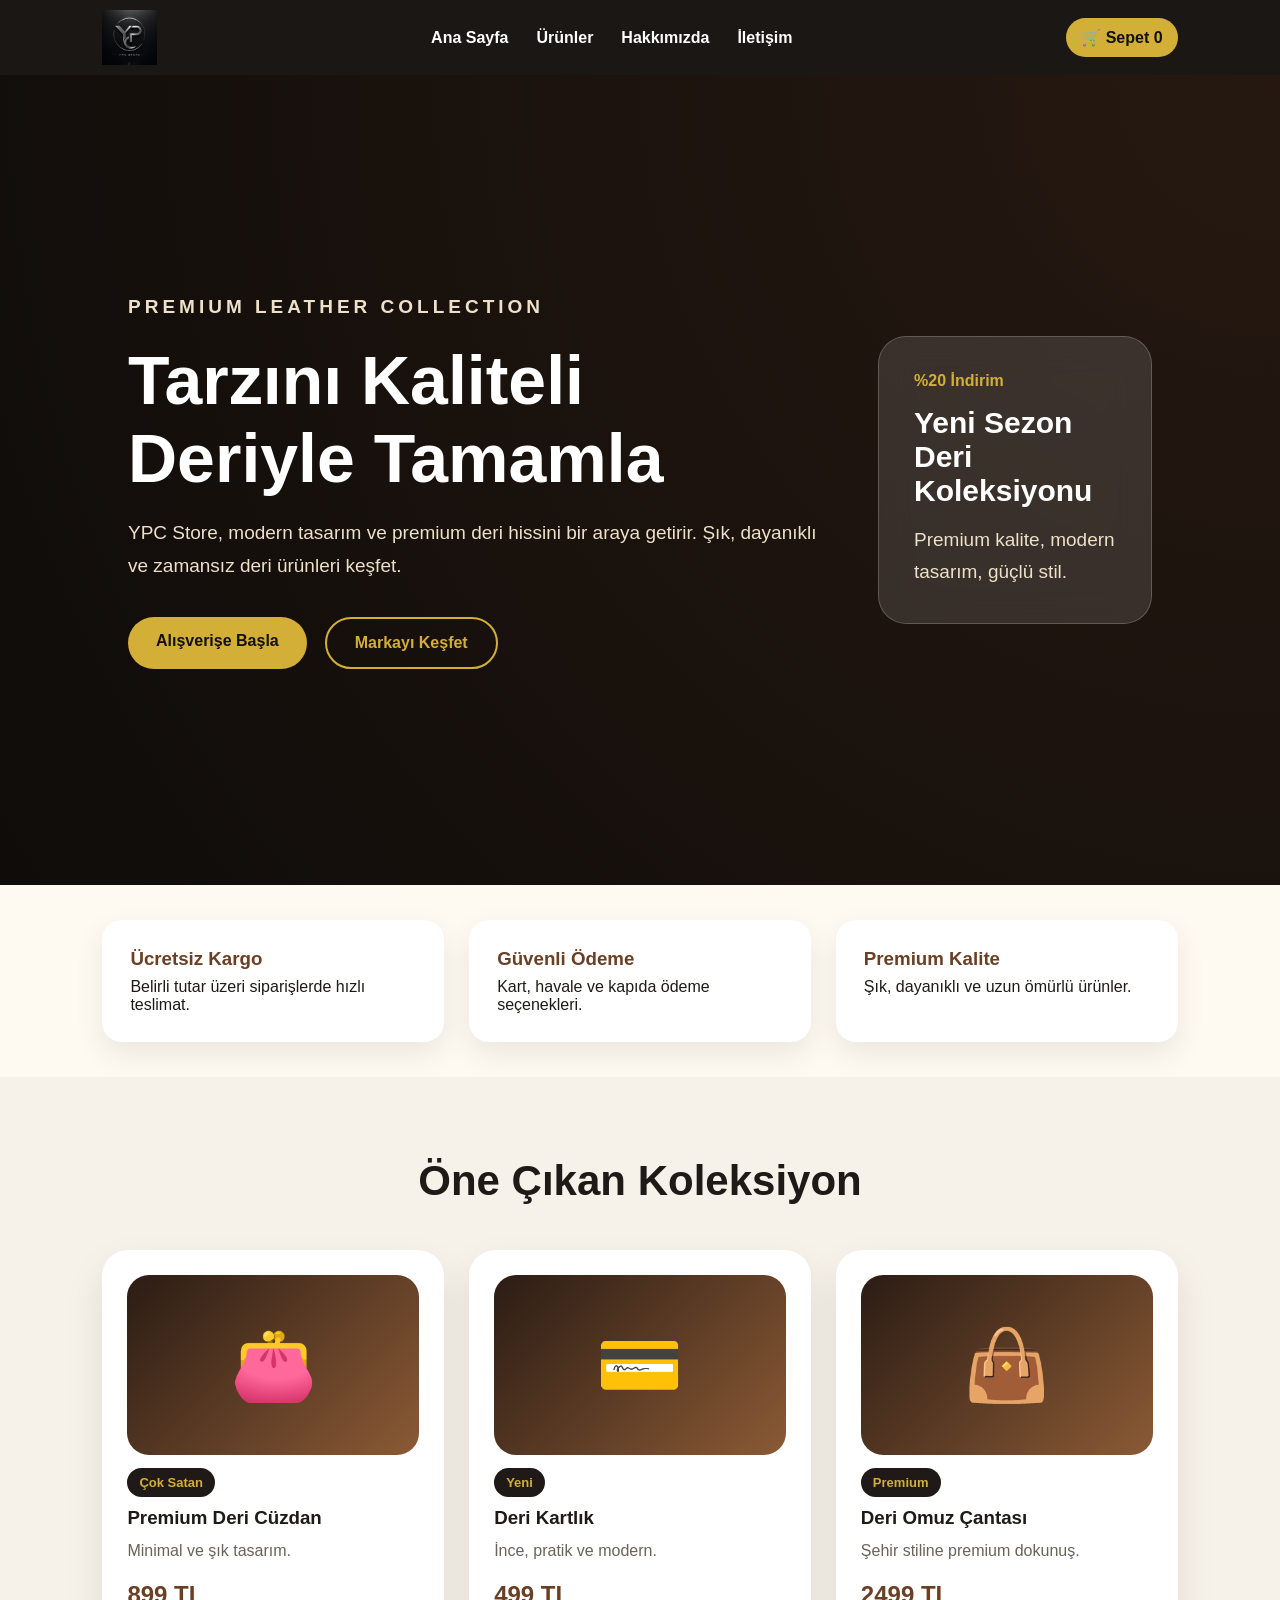
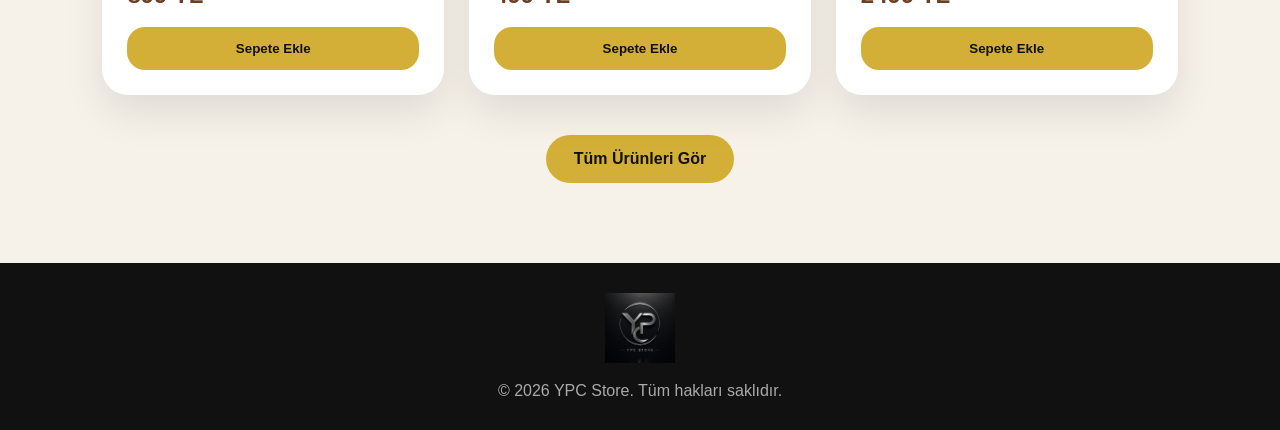
==== index.html @ 559c8d1a "first commit" ====
<!DOCTYPE html>
<html lang="tr">
<head>
  <meta charset="UTF-8" />
  <meta name="viewport" content="width=device-width, initial-scale=1.0" />
  <title>YPC Store | Ana Sayfa</title>
  <link rel="icon" href="images/logo.png">
  <link rel="stylesheet" href="style.css" />
</head>
<body>

  <nav class="navbar">
    <a href="index.html" class="logo">
  <img src="images/logo.png" alt="YPC Store Logo">
</a>

    <ul class="menu">
      <li><a href="index.html">Ana Sayfa</a></li>
      <li><a href="products.html">Ürünler</a></li>
      <li><a href="about.html">Hakkımızda</a></li>
      <li><a href="contact.html">İletişim</a></li>
    </ul>

    <a href="cart.html" class="cart-btn">🛒 Sepet <span id="cartCount">0</span></a>
  </nav>

  <section class="hero">
    <div class="hero-text">
      <p class="small-title">PREMIUM LEATHER COLLECTION</p>
      <h1>Tarzını Kaliteli Deriyle Tamamla</h1>
      <p>
        YPC Store, modern tasarım ve premium deri hissini bir araya getirir.
        Şık, dayanıklı ve zamansız deri ürünleri keşfet.
      </p>

      <div class="hero-buttons">
        <a href="products.html" class="primary-btn">Alışverişe Başla</a>
        <a href="about.html" class="secondary-btn">Markayı Keşfet</a>
      </div>
    </div>

    <div class="hero-card">
      <span>%20 İndirim</span>
      <h3>Yeni Sezon Deri Koleksiyonu</h3>
      <p>Premium kalite, modern tasarım, güçlü stil.</p>
    </div>
  </section>

  <section class="features">
    <div>
      <h3>Ücretsiz Kargo</h3>
      <p>Belirli tutar üzeri siparişlerde hızlı teslimat.</p>
    </div>

    <div>
      <h3>Güvenli Ödeme</h3>
      <p>Kart, havale ve kapıda ödeme seçenekleri.</p>
    </div>

    <div>
      <h3>Premium Kalite</h3>
      <p>Şık, dayanıklı ve uzun ömürlü ürünler.</p>
    </div>
  </section>

  <section class="section">
    <h2>Öne Çıkan Koleksiyon</h2>

    <div class="products">
      <div class="product-card">
        <div class="product-image">👛</div>
        <span class="badge">Çok Satan</span>
        <h3>Premium Deri Cüzdan</h3>
        <p>Minimal ve şık tasarım.</p>
        <h4>899 TL</h4>
        <button onclick="addToCart('Premium Deri Cüzdan', 899)">Sepete Ekle</button>
      </div>

      <div class="product-card">
        <div class="product-image">💳</div>
        <span class="badge">Yeni</span>
        <h3>Deri Kartlık</h3>
        <p>İnce, pratik ve modern.</p>
        <h4>499 TL</h4>
        <button onclick="addToCart('Deri Kartlık', 499)">Sepete Ekle</button>
      </div>

      <div class="product-card">
        <div class="product-image">👜</div>
        <span class="badge">Premium</span>
        <h3>Deri Omuz Çantası</h3>
        <p>Şehir stiline premium dokunuş.</p>
        <h4>2499 TL</h4>
        <button onclick="addToCart('Deri Omuz Çantası', 2499)">Sepete Ekle</button>
      </div>
    </div>

    <div class="center">
      <a href="products.html" class="primary-btn">Tüm Ürünleri Gör</a>
    </div>
  </section>

  <footer>
  <img src="images/logo.png" class="footer-logo" alt="YPC Store Logo">

  <p>© 2026 YPC Store. Tüm hakları saklıdır.</p>
</footer>

  <script src="script.js"></script>
</body>
</html>
---- style.css ----
* {
  margin: 0;
  padding: 0;
  box-sizing: border-box;
}

html {
  scroll-behavior: smooth;
}

body {
  font-family: Arial, sans-serif;
  background: #f6f1e9;
  color: #1f1a17;
}

.navbar {
  height: 75px;
  padding: 0 8%;
  background: rgba(20, 16, 13, 0.97);
  color: white;
  display: flex;
  align-items: center;
  justify-content: space-between;
  position: sticky;
  top: 0;
  z-index: 100;
}

.logo {
  display: flex;
  align-items: center;
  text-decoration: none;
}

.logo img {
  height: 55px;
  object-fit: contain;
}

.menu {
  display: flex;
  gap: 28px;
  list-style: none;
}

.menu a {
  color: white;
  text-decoration: none;
  font-weight: bold;
}

.menu a:hover {
  color: #d4af37;
}

.cart-btn {
  background: #d4af37;
  color: #111;
  border: none;
  padding: 10px 15px;
  border-radius: 30px;
  font-weight: bold;
  cursor: pointer;
  text-decoration: none;
}

.hero {
  min-height: 90vh;
  padding: 90px 10%;
  display: flex;
  align-items: center;
  justify-content: space-between;
  gap: 50px;
  background:
    linear-gradient(rgba(15, 12, 10, 0.75), rgba(15, 12, 10, 0.75)),
    radial-gradient(circle at top right, #6b3f24, #0f0c0a);
  color: white;
}

.hero-text {
  max-width: 700px;
}

.small-title {
  color: #d4af37;
  letter-spacing: 4px;
  font-weight: bold;
  margin-bottom: 18px;
}

.hero h1 {
  font-size: 68px;
  margin-bottom: 20px;
}

.hero p {
  font-size: 19px;
  line-height: 1.7;
  color: #eee0c9;
}

.hero-buttons {
  display: flex;
  gap: 18px;
  margin-top: 35px;
}

.primary-btn,
.secondary-btn {
  display: inline-block;
  padding: 15px 28px;
  border-radius: 40px;
  text-decoration: none;
  font-weight: bold;
  transition: 0.3s;
}

.primary-btn {
  background: #d4af37;
  color: #111;
}

.secondary-btn {
  border: 2px solid #d4af37;
  color: #d4af37;
}

.primary-btn:hover,
.secondary-btn:hover {
  transform: translateY(-4px);
}

.hero-card {
  width: 320px;
  padding: 35px;
  border-radius: 28px;
  background: rgba(255,255,255,0.12);
  backdrop-filter: blur(18px);
  border: 1px solid rgba(255,255,255,0.2);
}

.hero-card span {
  color: #d4af37;
  font-weight: bold;
}

.hero-card h3 {
  font-size: 30px;
  margin: 16px 0;
}

.features {
  display: grid;
  grid-template-columns: repeat(3, 1fr);
  padding: 35px 8%;
  gap: 25px;
  background: #fffaf1;
}

.features div {
  background: white;
  padding: 28px;
  border-radius: 20px;
  box-shadow: 0 12px 30px rgba(0,0,0,0.08);
}

.features h3 {
  color: #6b3f24;
  margin-bottom: 8px;
}

.section {
  padding: 80px 8%;
}

.section h2 {
  text-align: center;
  font-size: 42px;
  margin-bottom: 45px;
}

.page-header {
  padding: 90px 8%;
  text-align: center;
  color: white;
  background:
    linear-gradient(rgba(15, 12, 10, 0.78), rgba(15, 12, 10, 0.78)),
    radial-gradient(circle at top right, #6b3f24, #0f0c0a);
}

.page-header h1 {
  font-size: 56px;
  margin-bottom: 15px;
}

.page-header p {
  color: #eee0c9;
  font-size: 18px;
}

.products {
  display: grid;
  grid-template-columns: repeat(3, 1fr);
  gap: 25px;
}

.product-card {
  background: white;
  padding: 25px;
  border-radius: 26px;
  box-shadow: 0 18px 40px rgba(0,0,0,0.09);
  position: relative;
  transition: 0.3s;
}

.product-card:hover {
  transform: translateY(-10px);
}

.product-image {
  height: 180px;
  border-radius: 22px;
  background: linear-gradient(135deg, #2b1c14, #8b5a35);
  color: #d4af37;
  font-size: 70px;
  display: flex;
  align-items: center;
  justify-content: center;
  margin-bottom: 18px;
}

.badge {
  background: #1f1a17;
  color: #d4af37;
  padding: 7px 12px;
  border-radius: 18px;
  font-size: 13px;
  font-weight: bold;
}

.product-card h3 {
  margin: 16px 0 10px;
}

.product-card p {
  color: #6b6258;
  line-height: 1.5;
}

.product-card h4 {
  font-size: 24px;
  margin: 18px 0;
  color: #6b3f24;
}

.product-card button {
  width: 100%;
  padding: 14px;
  border: none;
  border-radius: 18px;
  background: #d4af37;
  color: #111;
  font-weight: bold;
  cursor: pointer;
}

.center {
  text-align: center;
  margin-top: 40px;
}

.about-box {
  max-width: 900px;
  margin: auto;
  background: white;
  padding: 45px;
  border-radius: 26px;
  box-shadow: 0 18px 40px rgba(0,0,0,0.09);
}

.about-box h2 {
  text-align: left;
  margin-bottom: 20px;
}

.about-box p {
  font-size: 18px;
  line-height: 1.8;
  color: #6b6258;
}

.about-grid {
  margin-top: 35px;
  display: grid;
  grid-template-columns: repeat(3, 1fr);
  gap: 25px;
}

.about-grid div {
  background: white;
  padding: 28px;
  border-radius: 20px;
  box-shadow: 0 12px 30px rgba(0,0,0,0.08);
}

.about-grid h3 {
  color: #6b3f24;
  margin-bottom: 10px;
}

.contact form {
  max-width: 650px;
  margin: auto;
  display: flex;
  flex-direction: column;
  gap: 18px;
}

.contact input,
.contact textarea,
.checkout-box input,
.checkout-box select {
  padding: 16px;
  border: none;
  border-radius: 15px;
  outline: none;
  font-size: 16px;
  box-shadow: 0 10px 25px rgba(0,0,0,0.08);
}

.contact textarea {
  height: 140px;
  resize: none;
}

.contact button,
.checkout-box button,
.total-box button {
  padding: 16px;
  border: none;
  border-radius: 15px;
  background: #1f1a17;
  color: #d4af37;
  font-weight: bold;
  cursor: pointer;
}

.contact-info {
  max-width: 900px;
  margin: 40px auto 0;
  display: grid;
  grid-template-columns: repeat(3, 1fr);
  gap: 25px;
}

.contact-info div {
  background: white;
  padding: 25px;
  border-radius: 20px;
  text-align: center;
  box-shadow: 0 12px 30px rgba(0,0,0,0.08);
}

.cart-page {
  display: grid;
  grid-template-columns: 1fr 420px;
  gap: 35px;
  align-items: start;
}

.cart-list,
.checkout-box {
  background: white;
  padding: 30px;
  border-radius: 26px;
  box-shadow: 0 18px 40px rgba(0,0,0,0.09);
}

.checkout-box {
  display: flex;
  flex-direction: column;
  gap: 15px;
}

.cart-list h2,
.checkout-box h2 {
  text-align: left;
  margin-bottom: 25px;
}

.cart-item {
  padding: 18px 0;
  border-bottom: 1px solid #eee;
  display: flex;
  justify-content: space-between;
  gap: 15px;
}

.cart-item h4 {
  margin-bottom: 6px;
}

.cart-item button {
  padding: 8px 12px;
  border: none;
  border-radius: 12px;
  background: #1f1a17;
  color: #d4af37;
  cursor: pointer;
}

.total-box {
  margin-top: 30px;
  display: flex;
  justify-content: space-between;
  gap: 20px;
  align-items: center;
}

.demo-note {
  font-size: 13px;
  color: #6b6258;
  line-height: 1.5;
}

footer {
  background: #111;
  color: #aaa;
  text-align: center;
  padding: 30px;
}

@media (max-width: 950px) {
  .hero {
    flex-direction: column;
    text-align: center;
  }

  .hero h1,
  .page-header h1 {
    font-size: 42px;
  }

  .hero-buttons {
    justify-content: center;
    flex-wrap: wrap;
  }

  .features,
  .products,
  .about-grid,
  .contact-info,
  .cart-page {
    grid-template-columns: 1fr;
  }

  .menu {
    display: none;
  }

  .cart-page {
    display: block;
  }

  .checkout-box {
    margin-top: 30px;
  }
}

.footer-logo {
  height: 70px;
  margin-bottom: 15px;
}
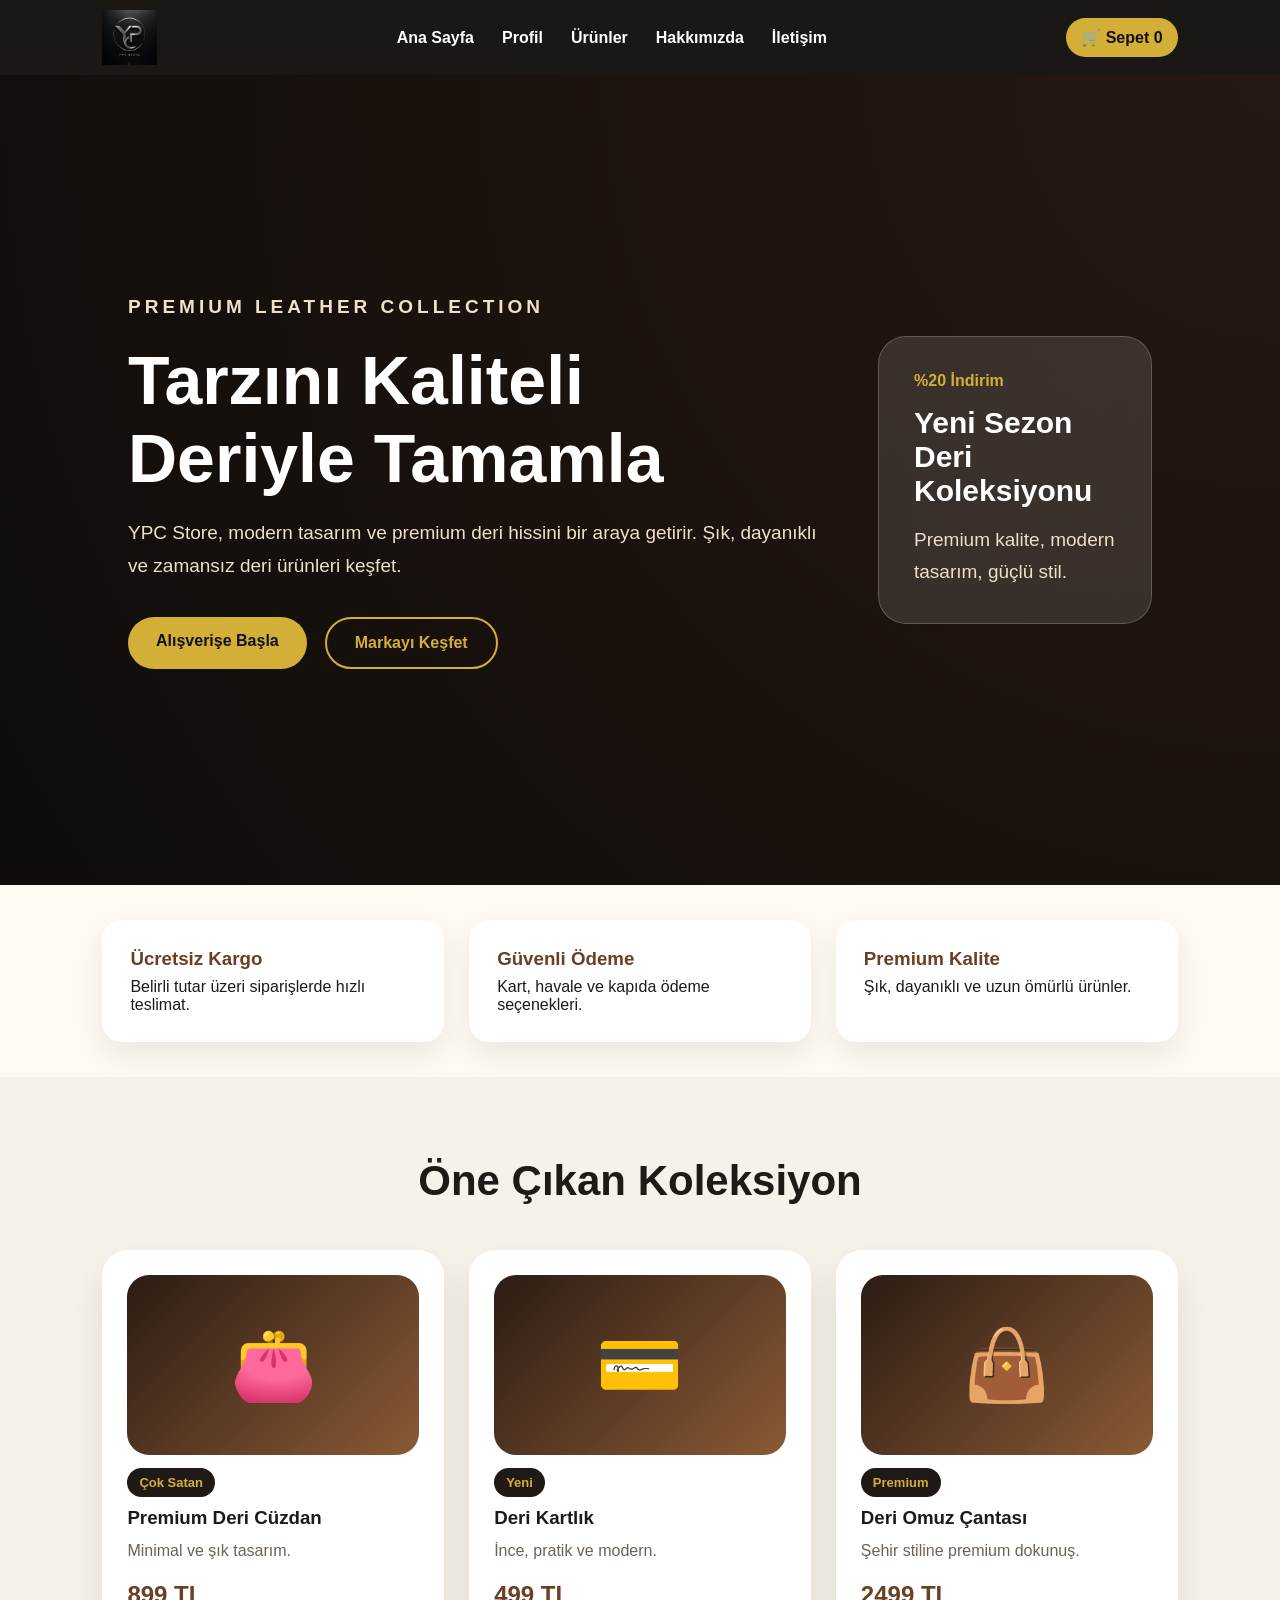
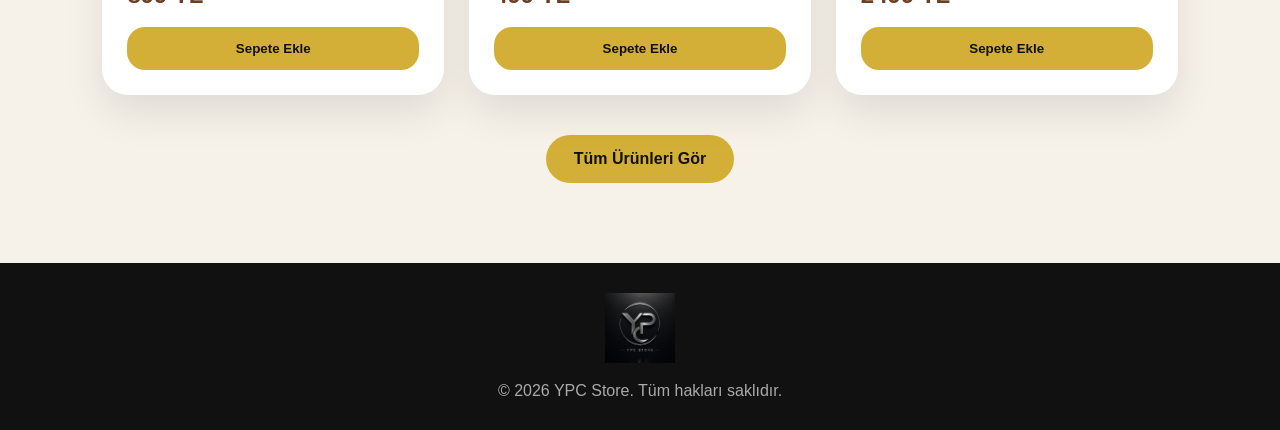
==== commit 9efb9752: "add login register profile system" ====
--- a/index.html
+++ b/index.html
@@ -16,6 +16,7 @@
 
     <ul class="menu">
       <li><a href="index.html">Ana Sayfa</a></li>
+      <li><a href="profile.html">Profil</a></li>
       <li><a href="products.html">Ürünler</a></li>
       <li><a href="about.html">Hakkımızda</a></li>
       <li><a href="contact.html">İletişim</a></li>
--- a/style.css
+++ b/style.css
@@ -471,4 +471,153 @@
 .footer-logo {
   height: 70px;
   margin-bottom: 15px;
+}
+
+.logo {
+  display: flex;
+  align-items: center;
+  text-decoration: none;
+}
+
+.logo img {
+  height: 55px;
+  object-fit: contain;
+}
+
+.auth-page {
+  min-height: 80vh;
+  padding: 80px 8%;
+  display: flex;
+  align-items: center;
+  justify-content: center;
+  background:
+    linear-gradient(rgba(15, 12, 10, 0.78), rgba(15, 12, 10, 0.78)),
+    radial-gradient(circle at top right, #6b3f24, #0f0c0a);
+}
+
+.auth-box {
+  width: 430px;
+  max-width: 100%;
+  background: #fffaf1;
+  padding: 35px;
+  border-radius: 28px;
+  box-shadow: 0 20px 50px rgba(0,0,0,0.25);
+  display: flex;
+  flex-direction: column;
+  gap: 16px;
+}
+
+.auth-box h1 {
+  font-size: 38px;
+  color: #1f1a17;
+}
+
+.auth-box p {
+  color: #6b6258;
+  line-height: 1.6;
+}
+
+.auth-box input {
+  padding: 16px;
+  border: none;
+  border-radius: 15px;
+  outline: none;
+  font-size: 16px;
+  box-shadow: 0 10px 25px rgba(0,0,0,0.08);
+}
+
+.auth-box button {
+  padding: 16px;
+  border: none;
+  border-radius: 15px;
+  background: #d4af37;
+  color: #111;
+  font-weight: bold;
+  cursor: pointer;
+}
+
+.auth-link {
+  text-align: center;
+}
+
+.auth-link a {
+  color: #6b3f24;
+  font-weight: bold;
+}
+
+.profile-page {
+  display: grid;
+  grid-template-columns: 360px 1fr;
+  gap: 30px;
+  align-items: start;
+}
+
+.profile-card-box,
+.orders-box {
+  background: white;
+  padding: 30px;
+  border-radius: 28px;
+  box-shadow: 0 18px 40px rgba(0,0,0,0.09);
+}
+
+.profile-avatar {
+  width: 110px;
+  height: 110px;
+  border-radius: 50%;
+  background: linear-gradient(135deg, #1f1a17, #6b3f24);
+  color: #d4af37;
+  display: flex;
+  align-items: center;
+  justify-content: center;
+  font-size: 28px;
+  font-weight: bold;
+  margin-bottom: 20px;
+}
+
+.profile-card-box h2 {
+  margin-bottom: 8px;
+}
+
+.profile-card-box p {
+  color: #6b6258;
+}
+
+.profile-actions {
+  margin-top: 25px;
+  display: flex;
+  flex-direction: column;
+  gap: 12px;
+}
+
+.profile-actions a,
+.profile-actions button {
+  text-align: center;
+  padding: 14px;
+  border-radius: 15px;
+  border: none;
+  text-decoration: none;
+  background: #1f1a17;
+  color: #d4af37;
+  font-weight: bold;
+  cursor: pointer;
+}
+
+.order-item {
+  padding: 20px;
+  border-radius: 18px;
+  background: #fffaf1;
+}
+
+.order-item h3 {
+  margin-bottom: 8px;
+}
+
+.order-item p {
+  color: #6b6258;
+}
+
+@media (max-width: 950px) {
+  .profile-page {
+    grid-template-columns: 1fr;
+  }
 }
